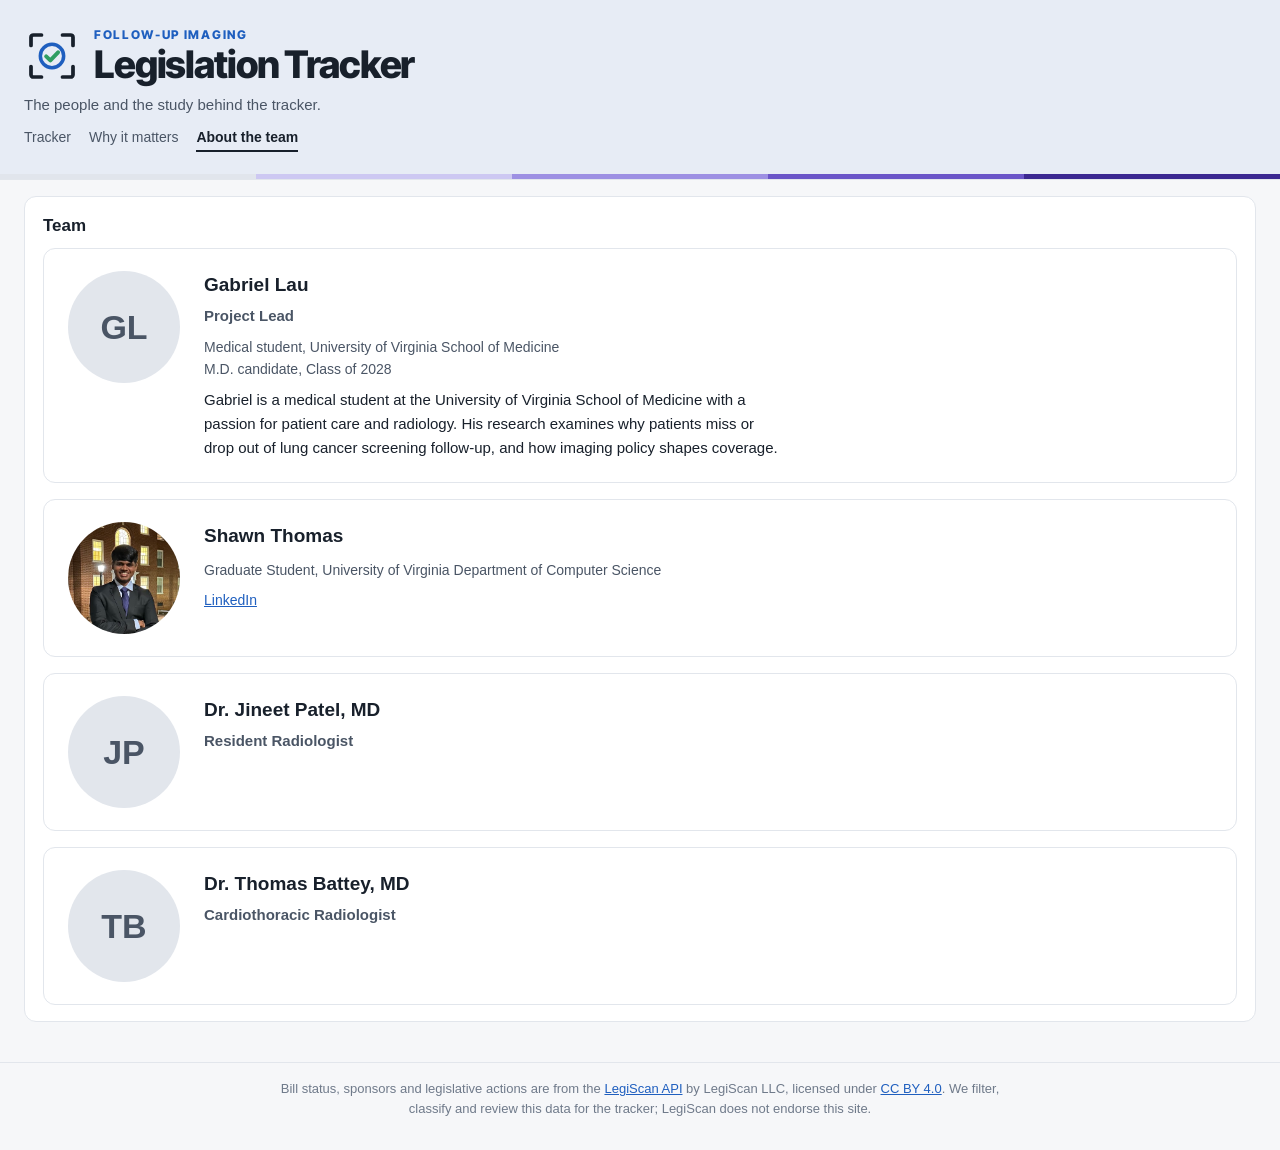
==== docs/about.html @ b1946ec0 "Initial commit" ====
<!doctype html>
<html lang="en">
<head>
<meta charset="utf-8">
<meta name="viewport" content="width=device-width, initial-scale=1">
<title>About the team · Follow-up Imaging Legislation Tracker</title>
<meta name="description" content="The people and the study behind the Follow-up Imaging Legislation Tracker.">
<link rel="preconnect" href="https://fonts.googleapis.com">
<link rel="preconnect" href="https://fonts.gstatic.com" crossorigin>
<link rel="stylesheet" href="https://fonts.googleapis.com/css2?family=Inter+Tight:wght@800&display=swap">
<link rel="stylesheet" href="style.css?v=18">
<link rel="icon" href="img/logo.svg" type="image/svg+xml">
</head>
<body>
<div class="masthead">
<header class="top">
  <div>
    <a class="brand" href="index.html"><svg class="logo" viewBox="0 0 48 48" aria-hidden="true"><path class="lg-ink" d="M6 15V8a2 2 0 0 1 2-2h7M33 6h7a2 2 0 0 1 2 2v7M42 33v7a2 2 0 0 1-2 2h-7M15 42H8a2 2 0 0 1-2-2v-7"/><circle class="lg-ring" cx="24" cy="24" r="10"/><path class="lg-check" d="M19 24.3l3.6 3.5 6.6-7"/></svg><h1><span class="eyebrow-t">Follow-up Imaging</span> <span class="headline">Legislation Tracker</span></h1></a>
    <p class="sub">The people and the study behind the tracker.</p>
    <nav class="nav" aria-label="Site">
      <a href="index.html">Tracker</a>
      <a href="why.html">Why it matters</a>
      <a href="about.html" aria-current="page">About the team</a>
    </nav>
  </div>
</header>
  <div class="statusbar" aria-hidden="true"><span class="fipi0"></span><span class="fipi1"></span><span class="fipi2"></span><span class="fipi3"></span><span class="fipi4"></span></div>
</div>

<main class="grid">
  <section class="card wide">
    <h2>Team</h2>
    <div class="team">

      <article class="person">
        <!-- TODO headshot: save a square photo (about 400×400) as img/team/gabriel-lau.jpg, then replace the
             line below with: <img class="avatar" src="img/team/gabriel-lau.jpg" alt="Gabriel Lau"> -->
        <div class="avatar" aria-hidden="true">GL</div>
        <div>
          <h3>Gabriel Lau</h3>
          <p class="ptitle">Project Lead</p>
          <p class="kv">Medical student, University of Virginia School of Medicine <br>
            M.D. candidate, Class of 2028</p>
          <p>Gabriel is a medical student at the University of Virginia School of Medicine with a passion for patient care and radiology. 
            His research examines why patients miss or drop out of lung cancer screening follow-up, and how imaging policy shapes coverage. </p>

        </div>
      </article>

      <article class="person">
        <!-- TODO headshot: save a square photo (about 400×400) as img/team/shawn-thomas.jpg, then replace the
             line below with: <img class="avatar" src="img/team/shawn-thomas.jpg" alt="Shawn Thomas"> -->
        <img class="avatar" src="img/team/shawn-thomas.jpg" alt="Shawn Thomas">
        <div>
          <h3>Shawn Thomas</h3>
          <p class="kv">Graduate Student, University of Virginia Department of Computer Science <br>
          
          <p class="plinks"><a href="https://www.linkedin.com/in/shawn-r-thomas/">LinkedIn</a></p>
        </div>
      </article>

      <article class="person">
        <!-- TODO headshot: save a square photo (about 400×400) as img/team/janeet-patel.jpg, then replace the
             line below with: <img class="avatar" src="img/team/janeet-patel.jpg" alt="Dr. Janeet Patel"> -->
        <div class="avatar" aria-hidden="true">JP</div>
        <div>
          <h3>Dr. Jineet Patel, MD</h3>
          <p class="ptitle">Resident Radiologist</p>
          <!-- TODO description: add a short bio paragraph (and affiliation line) -->
        </div>
      </article>

      <article class="person">
        <!-- TODO headshot: save a square photo (about 400×400) as img/team/thomas-beatty.jpg, then replace the
             line below with: <img class="avatar" src="img/team/thomas-beatty.jpg" alt="Dr. Thomas Beatty"> -->
        <div class="avatar" aria-hidden="true">TB</div>
        <div>
          <h3>Dr. Thomas Battey, MD</h3>
          <p class="ptitle">Cardiothoracic Radiologist</p>
          <!-- TODO description: add a short bio paragraph (and affiliation line) -->
        </div>
      </article>

    </div>
  </section>

</main>
<footer class="site-foot">
  <p>Bill status, sponsors and legislative actions are from the
    <a href="https://legiscan.com/legiscan" target="_blank" rel="noopener">LegiScan API</a> by LegiScan LLC,
    licensed under <a href="https://creativecommons.org/licenses/by/4.0/" target="_blank" rel="noopener">CC BY 4.0</a>.
    We filter, classify and review this data for the tracker; LegiScan does not endorse this site.</p>
</footer>
</body>
</html>
---- docs/style.css ----
:root {
  --bg: #f6f7f9; --card: #ffffff; --ink: #18202b; --ink2: #4a5565; --muted: #6f7a8a; --line: #e2e6ec;
  --enacted: #2f9e62; --pending: #f4cf45; --died: #b98a12; --none: #d4554a;
  --accent: #1f5fbf; --map-stroke: #ffffff; --stripe: #cdeeda; --supplemental: #5b93d6;
  --fipi0: #e1e5ec; --fipi1: #cdc8f2; --fipi2: #9d90e3; --fipi3: #6a55c8; --fipi4: #3b2891;
}
@media (prefers-color-scheme: dark) {
  :root {
    --bg: #12161c; --card: #1b212a; --ink: #eef1f5; --ink2: #c3cad5; --muted: #94a0b0; --line: #2d3541;
    --enacted: #3fb574; --pending: #f0cc4a; --died: #a87c10; --none: #d9655a;
    --accent: #7fb0ff; --map-stroke: #1b212a; --stripe: #cdeeda; --supplemental: #6aa3e6;
    --fipi0: #2e3540; --fipi1: #3f3878; --fipi2: #5e4eb0; --fipi3: #8a79e0; --fipi4: #c2b8ff;
  }
}
* { box-sizing: border-box; }
body { margin: 0; background: var(--bg); color: var(--ink);
  font: 15px/1.5 -apple-system, BlinkMacSystemFont, "Segoe UI", Roboto, Helvetica, Arial, sans-serif; }
a { color: var(--accent); }
h1 { font-size: 24px; margin: 0 0 4px; }
h2 { font-size: 17px; margin: 0 0 10px; }
h3 { font-size: 15px; margin: 18px 0 6px; }
.top { display: flex; justify-content: space-between; gap: 24px; align-items: flex-end; padding: 22px 24px 8px; max-width: 1400px; margin: 0 auto; }
.sub { margin: 0; color: var(--ink2); max-width: 760px; }
.stamp { margin: 0; color: var(--muted); font-size: 13px; white-space: nowrap; }
.controls { display: flex; flex-wrap: wrap; gap: 16px; align-items: center; padding: 10px 24px; max-width: 1400px; margin: 0 auto; }
.seg { display: inline-flex; border: 1px solid var(--line); border-radius: 9px; overflow: hidden; background: var(--card); }
.seg button { border: 0; background: none; color: var(--ink2); padding: 8px 18px; font: inherit; cursor: pointer; }
.seg button[aria-selected="true"] { background: var(--ink); color: var(--card); font-weight: 600; }
.tiles { display: flex; flex-wrap: wrap; gap: 10px; }
.tile { display: flex; align-items: center; gap: 8px; background: var(--card); border: 1px solid var(--line); border-radius: 9px; padding: 6px 12px; }
.tile b { font-size: 18px; }
.tile span { color: var(--ink2); font-size: 13px; }
.sw { width: 14px; height: 14px; border-radius: 4px; flex: none; display: inline-block; }
.sw.enacted { background: var(--enacted); } .sw.pending { background: var(--pending); }
.sw.partial { background: repeating-linear-gradient(45deg, var(--enacted) 0 3px, var(--stripe) 3px 6px); }
.stripe-bg { fill: var(--stripe); } .stripe-fg { fill: var(--enacted); }
.tag.scope { margin-left: 0; }
.sw.supplemental { background: var(--supplemental); }
.sw.died { background: var(--died); } .sw.none { background: var(--none); }
.sw.fipi0 { background: var(--fipi0); box-shadow: inset 0 0 0 1px var(--line); } .sw.fipi1 { background: var(--fipi1); } .sw.fipi2 { background: var(--fipi2); }
.sw.fipi3 { background: var(--fipi3); } .sw.fipi4 { background: var(--fipi4); }
.tiles .legendlabel { align-self: center; font-size: 13px; font-weight: 600; color: var(--ink2); }
.grid { display: grid; grid-template-columns: minmax(0, 1.7fr) minmax(300px, 1fr); gap: 16px; padding: 8px 24px 40px; max-width: 1400px; margin: 0 auto; }
.card { background: var(--card); border: 1px solid var(--line); border-radius: 12px; padding: 16px 18px; min-width: 0; }
.wide, .detail, #federalcard { grid-column: 1 / -1; }
.mapcard { padding-bottom: 10px; }
#map svg { width: 100%; height: auto; display: block; }
.state { stroke: var(--map-stroke); stroke-width: 1; cursor: pointer; }
.state:hover, .state.sel { stroke: var(--ink); stroke-width: 2; }
.slabel { font-size: 11px; font-weight: 600; pointer-events: none; text-anchor: middle; dominant-baseline: central; }
.pdot { fill: var(--pending); stroke: var(--ink); stroke-width: 1.5; pointer-events: none; }
.chips { display: flex; flex-wrap: wrap; gap: 6px; margin-top: 8px; }
.chip { border: 1px solid var(--line); background: var(--card); color: var(--ink); border-radius: 7px; padding: 3px 8px; font: inherit; font-size: 12px; cursor: pointer; display: inline-flex; align-items: center; gap: 6px; }
.chip.sel { border-color: var(--ink); }
.note, .muted { color: var(--muted); font-size: 13px; }
.note { margin: 8px 0 0; }
.feed { display: flex; flex-direction: column; max-height: 720px; }
.feedhead { display: flex; justify-content: space-between; align-items: baseline; gap: 10px; }
.check { font-size: 13px; color: var(--ink2); white-space: nowrap; }
.filterline { margin: 0 0 8px; font-size: 13px; color: var(--ink2); min-height: 1em; }
.filterline button, .linkbtn { border: 0; background: none; color: var(--accent); font: inherit; cursor: pointer; padding: 0; text-decoration: underline; }
#updates { list-style: none; margin: 0; padding: 0; overflow-y: auto; flex: 1; }
#updates li { padding: 10px 0; border-top: 1px solid var(--line); }
.udate { color: var(--muted); font-size: 12px; }
.ubill { font-weight: 600; }
.utext { margin: 2px 0; overflow-wrap: anywhere; }
.usrc { font-size: 12px; }
.pill { display: inline-flex; align-items: center; gap: 6px; border: 1px solid var(--line); border-radius: 999px; padding: 1px 9px; font-size: 12px; color: var(--ink2); white-space: nowrap; }
.organ { font-size: 11px; text-transform: uppercase; letter-spacing: .04em; color: var(--muted); }
.detail h2 { font-size: 20px; }
.cols { display: grid; grid-template-columns: repeat(auto-fit, minmax(320px, 1fr)); gap: 22px; }
.bill { border: 1px solid var(--line); border-radius: 10px; padding: 12px 14px; margin: 10px 0; }
.bill h4 { margin: 0 0 4px; font-size: 15px; }
.kv { margin: 4px 0; color: var(--ink2); font-size: 14px; overflow-wrap: anywhere; }
.kv b { color: var(--ink); font-weight: 600; }
details { margin: 8px 0; }
summary { cursor: pointer; color: var(--accent); font-size: 14px; }
.lawtext { white-space: pre-wrap; font-size: 13px; color: var(--ink2); max-height: 320px; overflow: auto; border: 1px solid var(--line); border-radius: 8px; padding: 10px; margin-top: 6px; }
blockquote { margin: 6px 0; padding: 4px 10px; border-left: 3px solid var(--line); color: var(--ink2); font-size: 13px; }
.timeline { list-style: none; margin: 6px 0 0; padding: 0; font-size: 13px; }
.timeline li { padding: 4px 0; border-top: 1px dashed var(--line); overflow-wrap: anywhere; }
.tag { font-size: 11px; border-radius: 5px; padding: 1px 6px; background: var(--line); color: var(--ink2); margin-left: 6px; }
.tablewrap { overflow-x: auto; }
table { border-collapse: collapse; width: 100%; font-size: 14px; }
th, td { text-align: left; padding: 7px 10px; border-top: 1px solid var(--line); white-space: nowrap; }
th { color: var(--muted); font-weight: 600; font-size: 12px; border-top: 0; }
.num { text-align: right; font-variant-numeric: tabular-nums; }
tbody tr { cursor: pointer; }
tbody tr:hover { background: var(--bg); }
.about p { max-width: 900px; }
#tip { position: fixed; z-index: 10; pointer-events: none; background: var(--ink); color: var(--card); padding: 7px 10px; border-radius: 8px; font-size: 13px; max-width: 260px; box-shadow: 0 4px 14px rgba(0,0,0,.25); }
#tip b { display: block; }
@media (max-width: 900px) {
  .grid { grid-template-columns: 1fr; padding: 8px 16px 32px; }
  .top { flex-direction: column; align-items: flex-start; padding: 18px 16px 6px; }
  .controls { padding: 8px 16px; }
  .feed { max-height: 520px; }
}
.tag.role { margin-left: 0; margin-right: 6px; font-weight: 600; }
.tag.role.primary { background: var(--enacted); color: #fff; }
.tag.role.secondary { background: var(--stripe); color: #14532d; }
.tag.role.would_establish, .tag.role.would_expand { background: var(--pending); color: #1c1c1c; }
.timeline.prov li { border-top: 0; padding: 5px 0; }
.nav { display: flex; gap: 18px; margin-top: 10px; font-size: 14px; }
.nav a { color: var(--ink2); text-decoration: none; padding-bottom: 2px; border-bottom: 2px solid transparent; }
.nav a:hover { color: var(--ink); }
.nav a[aria-current="page"] { color: var(--ink); font-weight: 600; border-bottom-color: var(--ink); }
.team { display: flex; flex-direction: column; gap: 16px; }
.person { display: flex; align-items: flex-start; gap: 24px; border: 1px solid var(--line); border-radius: 12px; padding: 22px 24px; min-width: 0;
  transition: box-shadow .15s ease; }
.person:hover { box-shadow: 0 4px 16px rgba(0,0,0,.08); }
.person > div:not(.avatar) { flex: 1; min-width: 0; }
.person h3 { margin: 0; font-size: 19px; }
.person p { margin: 8px 0 0; max-width: 70ch; line-height: 1.6; }
.avatar { width: 112px; height: 112px; border-radius: 50%; flex: none; object-fit: cover; background: var(--line); color: var(--ink2);
  display: flex; align-items: center; justify-content: center; font-size: 34px; font-weight: 600; }
.ptitle { color: var(--ink2); font-weight: 600; margin-top: 4px !important; }
.plinks { font-size: 14px; }
.todo { color: var(--muted); font-style: italic; }
@media (max-width: 600px) { .person { flex-direction: column; padding: 18px; } }
/* Why it matters page */
.story { max-width: 1400px; margin: 0 auto; padding: 8px 24px 48px; display: flex; flex-direction: column; gap: 20px; }
.story > * { width: 100%; max-width: 880px; box-sizing: border-box; }
.hero { padding: 18px 0 4px; }
.eyebrow { margin: 0 0 6px; font-size: 12px; font-weight: 600; letter-spacing: .08em; text-transform: uppercase; color: var(--accent); }
.hero h2 { font-size: 30px; line-height: 1.2; margin: 0 0 12px; text-wrap: balance; }
.lede { font-size: 18px; line-height: 1.6; color: var(--ink2); margin: 0; max-width: 720px; }
.block h2, .prose h2, .refs h2 { font-size: 20px; }
.prose { padding: 0 2px; }
.prose p, .block > p { max-width: 720px; font-size: 16px; line-height: 1.65; }
.prose p { margin: 0 0 12px; }
sup a { text-decoration: none; font-size: 11px; }
.journey { list-style: none; margin: 16px 0 8px; padding: 0; display: grid; grid-template-columns: repeat(5, minmax(0, 1fr)); gap: 10px; counter-reset: none; }
.step { position: relative; display: flex; flex-direction: column; gap: 4px; border: 1px solid var(--line); border-radius: 10px; padding: 12px; background: var(--bg); }
.step b { font-size: 15px; }
.step > span:not(.stepnum) { font-size: 13px; color: var(--ink2); line-height: 1.4; }
.stepnum { width: 24px; height: 24px; border-radius: 50%; background: var(--ink); color: var(--card); font-size: 12px; font-weight: 700; display: flex; align-items: center; justify-content: center; }
.step:not(:last-child)::after { content: "→"; position: absolute; right: -10px; top: 14px; width: 10px; text-align: center; color: var(--muted); font-size: 14px; }
.step.covered { border-color: var(--enacted); }
.step.gap { border-color: var(--none); border-style: dashed; }
.flag { font-style: normal; font-size: 12px; font-weight: 600; margin-top: auto; padding-top: 6px; line-height: 1.35; }
.flag.ok { color: var(--enacted); }
.flag.warn { color: var(--none); }
.features { display: grid; grid-template-columns: repeat(auto-fit, minmax(min(220px, 100%), 1fr)); gap: 12px; margin-top: 8px; }
.feature { border: 1px solid var(--line); border-radius: 10px; padding: 14px; }
.feature h3 { margin: 0 0 4px; }
.feature p { margin: 0; font-size: 14px; color: var(--ink2); }
.domains { margin: 6px 0 10px; padding-left: 22px; max-width: 720px; }
.domains li { margin: 6px 0; line-height: 1.5; }
.who { margin: 0; padding-left: 20px; max-width: 720px; font-size: 16px; line-height: 1.6; }
.who li { margin: 6px 0; }
.textcta { font-weight: 600; text-decoration: none; }
.cta { text-align: center; padding: 12px 0 0; }
.cta p { margin: 8px 0 0; }
.button { display: inline-block; background: var(--ink); color: var(--card); text-decoration: none; font-weight: 600; padding: 12px 22px; border-radius: 10px; }
.button:hover { opacity: .9; }
.refs { border-top: 1px solid var(--line); padding-top: 14px; }
.refs h2 { font-size: 15px; }
.refs ol { margin: 0; padding-left: 20px; font-size: 13px; color: var(--muted); }
.refs li { margin: 4px 0; overflow-wrap: anywhere; }
.refs li:target { color: var(--ink); }
@media (max-width: 760px) {
  .story { padding: 8px 16px 40px; }
  .hero h2 { font-size: 25px; }
  .lede { font-size: 16px; }
  .journey { grid-template-columns: 1fr; gap: 14px; }
  .step:not(:last-child)::after { content: "↓"; right: auto; left: 50%; top: auto; bottom: -15px; transform: translateX(-50%); }
}
.newhere { display: block; margin-top: 6px; font-weight: 600; text-decoration: none; }
/* Brand logo */
.brand { display: flex; align-items: center; gap: 12px; color: inherit; text-decoration: none; margin-bottom: 4px; }
.brand h1 { margin: 0; }
.brand .logo { width: 44px; height: 44px; flex: none; fill: none; stroke-linecap: round; stroke-linejoin: round; }
.lg-ink { stroke: var(--ink); stroke-width: 3.2; }
.lg-ring { stroke: var(--accent); stroke-width: 3; }
.lg-check { stroke: var(--enacted); stroke-width: 3.4; }
@media (max-width: 900px) { .brand .logo { width: 36px; height: 36px; } }
/* Masthead: tinted band, bold title, tile map */
.masthead { background: color-mix(in srgb, var(--accent) 7%, var(--bg)); border-bottom: 1px solid var(--line); margin-bottom: 8px; }
.masthead .top { align-items: center; padding-top: 28px; padding-bottom: 22px; }
.statusbar { display: flex; height: 5px; }
.statusbar span { flex: 1; transition: background .25s; }
.statusbar .enacted { background: var(--enacted); } .statusbar .pending { background: var(--pending); }
.statusbar .died { background: var(--died); } .statusbar .none { background: var(--none); }
.statusbar .fipi0 { background: var(--fipi0); } .statusbar .fipi1 { background: var(--fipi1); } .statusbar .fipi2 { background: var(--fipi2); }
.statusbar .fipi3 { background: var(--fipi3); } .statusbar .fipi4 { background: var(--fipi4); }
.brand { gap: 14px; margin-bottom: 10px; }
.brand .logo { width: 56px; height: 56px; }
.brand h1 { font-family: "Inter Tight", -apple-system, BlinkMacSystemFont, "Segoe UI", Roboto, sans-serif; display: flex; flex-direction: column; gap: 4px; line-height: 1; }
.eyebrow-t { font-size: 12px; font-weight: 800; letter-spacing: .14em; text-transform: uppercase; color: var(--accent); }
.headline { font-size: 38px; font-weight: 800; letter-spacing: -.03em; color: var(--ink); }
.hside { display: flex; flex-direction: column; align-items: flex-end; gap: 8px; flex: none; }
.tilemap { width: 252px; height: auto; display: block; }
.tilemap > rect { stroke: var(--map-stroke); stroke-width: 1; cursor: pointer; }
.tilemap > rect:hover, .tilemap > rect.sel { stroke: var(--ink); stroke-width: 2; }
@media (max-width: 900px) {
  .masthead .top { padding-top: 20px; padding-bottom: 16px; align-items: flex-start; }
  .brand .logo { width: 44px; height: 44px; }
  .headline { font-size: 30px; }
  .tilemap { display: none; }
  .hside { align-items: flex-start; }
}
@media (max-width: 400px) { .headline { font-size: 26px; } }
/* FIPI and RSNA sections (why.html) */
.domaincards { grid-template-columns: repeat(2, minmax(0, 1fr)); }
@media (max-width: 640px) { .domaincards { grid-template-columns: 1fr; } }
.domaincards .feature { display: flex; flex-direction: column; gap: 6px; background: var(--bg); }
.domaincards .feature p { line-height: 1.5; }
.domaincards .ask { color: var(--ink); font-weight: 600; }
.pts { align-self: flex-start; font-size: 11px; font-weight: 700; letter-spacing: .04em; text-transform: uppercase; color: var(--accent); background: color-mix(in srgb, var(--accent) 10%, transparent); border-radius: 999px; padding: 2px 8px; }
.rubricbox { margin-top: 16px; border-top: 1px solid var(--line); padding-top: 10px; }
.rubricbox summary { font-size: 15px; font-weight: 600; }
.rubric { min-width: 640px; font-size: 13px; margin-top: 10px; }
.rubric caption { text-align: left; color: var(--muted); font-size: 13px; padding-bottom: 6px; }
.rubric th, .rubric td { white-space: normal; vertical-align: top; line-height: 1.4; }
.rubric thead th { color: var(--ink2); font-size: 12px; text-transform: uppercase; letter-spacing: .04em; }
.rubric tbody th { font-weight: 600; }
.rubric .na { color: var(--muted); text-align: center; }
.session { display: grid; grid-template-columns: repeat(2, minmax(0, 1fr)); gap: 10px; margin: 8px 0 0; max-width: 720px; }
.session div { border: 1px solid var(--line); border-radius: 10px; padding: 10px 12px; background: var(--card); }
.session dt { font-size: 12px; font-weight: 600; text-transform: uppercase; letter-spacing: .06em; color: var(--muted); }
.session dd { margin: 2px 0 0; font-size: 15px; }
.rsnaphoto { margin: 16px 0 0; max-width: 720px; }
.rsnaphoto img { width: 100%; height: auto; border-radius: 12px; display: block; }
.rsnaphoto figcaption { font-size: 13px; color: var(--muted); margin-top: 6px; }

.site-foot { max-width: 1400px; margin: 0 auto; padding: 16px 24px 32px; border-top: 1px solid var(--line); color: var(--muted); font-size: 13px; text-align: center; }
.site-foot p { margin: 0 auto; max-width: 760px; }
@media (max-width: 900px) { .site-foot { padding: 14px 16px 28px; } }

/* Clickable score legend: click a bin to light up its states, click again to clear */
.tilebtn { font: inherit; color: inherit; cursor: pointer; }
.tilebtn:hover { border-color: var(--ink2); }
.tilebtn.on { border-color: var(--ink); box-shadow: 0 0 0 1px var(--ink); }
.tilebtn:focus-visible { outline: 2px solid var(--ink); outline-offset: 2px; }
.state.dim, .slabel.dim, .pdot.dim { opacity: .12; }
#tilemap rect.dim, .chip.dim { opacity: .2; }

/* Newcomer-friendly legend: plain-language score label and pending-dot key */
.tiles .legendlabel small { display: block; font-weight: 400; font-size: 12px; color: var(--ink2); }
.legendhelp { font-weight: 400; font-size: 12px; margin-left: 4px; color: var(--ink2); text-decoration: underline; }
.dotkey { cursor: help; }
.keydot { width: 11px; height: 11px; border-radius: 50%; background: var(--pending); border: 1.5px solid var(--ink); display: inline-block; flex: none; }

.findstate { display: inline-flex; align-items: center; gap: 8px; }
.findstate label { font-size: 13px; font-weight: 600; color: var(--ink2); }
.findstate input { font: inherit; padding: 7px 10px; border: 1px solid var(--line); border-radius: 9px; background: var(--card); color: var(--ink); min-width: 170px; }
.findstate input:focus-visible { outline: 2px solid var(--ink); outline-offset: 2px; }
.dotkey b { font-size: 18px; }
.plain { font-size: 15px; margin: 8px 0 12px; }
.why { border: 1px solid var(--line); border-radius: 10px; padding: 10px 14px; margin: 0 0 14px; }
.why h3 { margin: 0 0 8px; font-size: 15px; }
.why h4 { margin: 0 0 4px; font-size: 14px; }
.checks { list-style: none; margin: 0; padding: 0; font-size: 14px; }
.checks li { padding: 2px 0; }
.checks li.yes > span:first-child { color: #1a7f37; font-weight: 700; }
.checks li.part > span:first-child { color: #9a6700; font-weight: 700; }
.checks li.no > span:first-child { color: var(--ink2); font-weight: 700; }
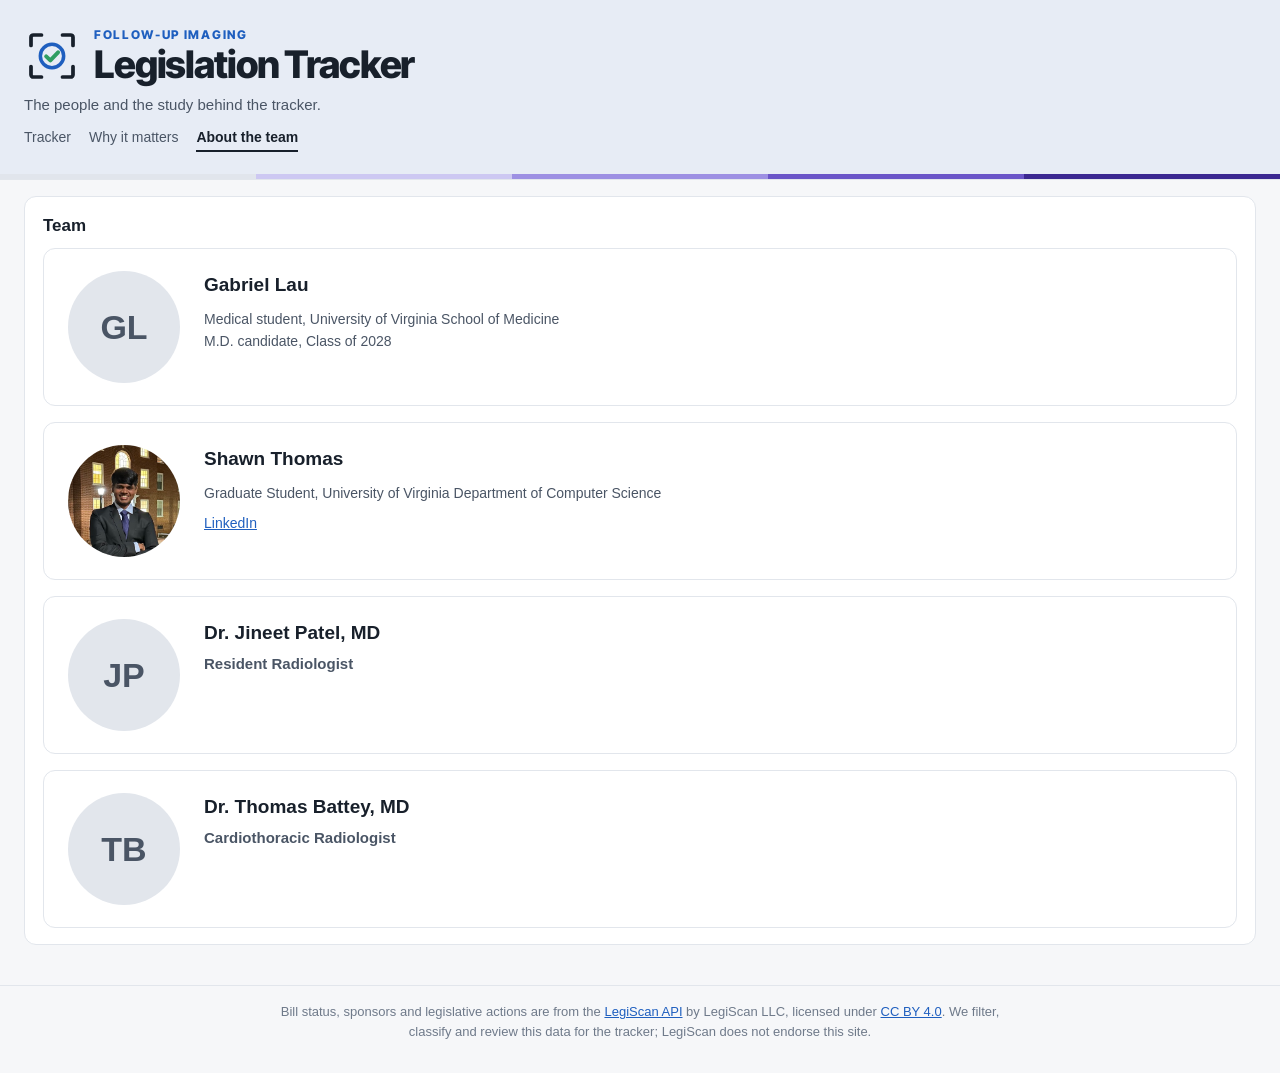
==== commit efe55669: "Update about page wording" ====
--- a/docs/about.html
+++ b/docs/about.html
@@ -38,11 +38,10 @@
         <div class="avatar" aria-hidden="true">GL</div>
         <div>
           <h3>Gabriel Lau</h3>
-          <p class="ptitle">Project Lead</p>
+          
           <p class="kv">Medical student, University of Virginia School of Medicine <br>
             M.D. candidate, Class of 2028</p>
-          <p>Gabriel is a medical student at the University of Virginia School of Medicine with a passion for patient care and radiology. 
-            His research examines why patients miss or drop out of lung cancer screening follow-up, and how imaging policy shapes coverage. </p>
+          <p></p>
 
         </div>
       </article>
